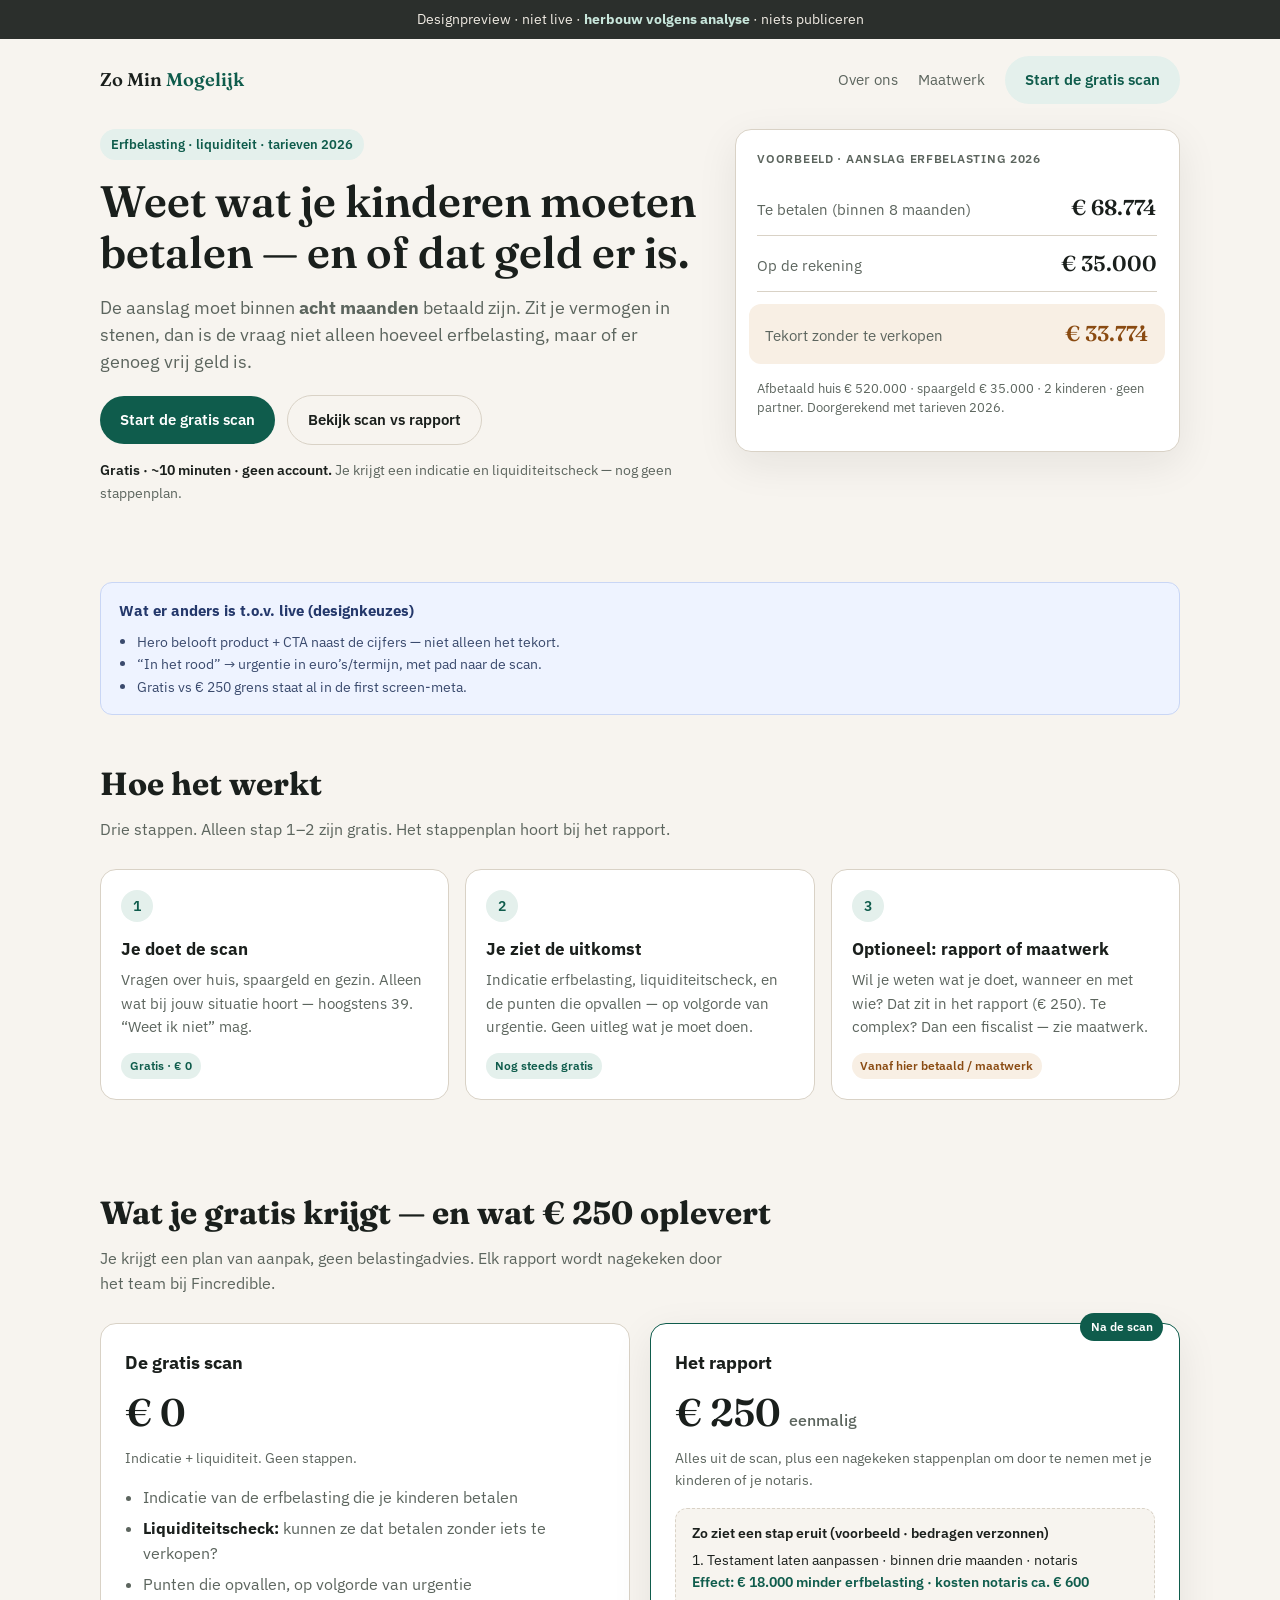
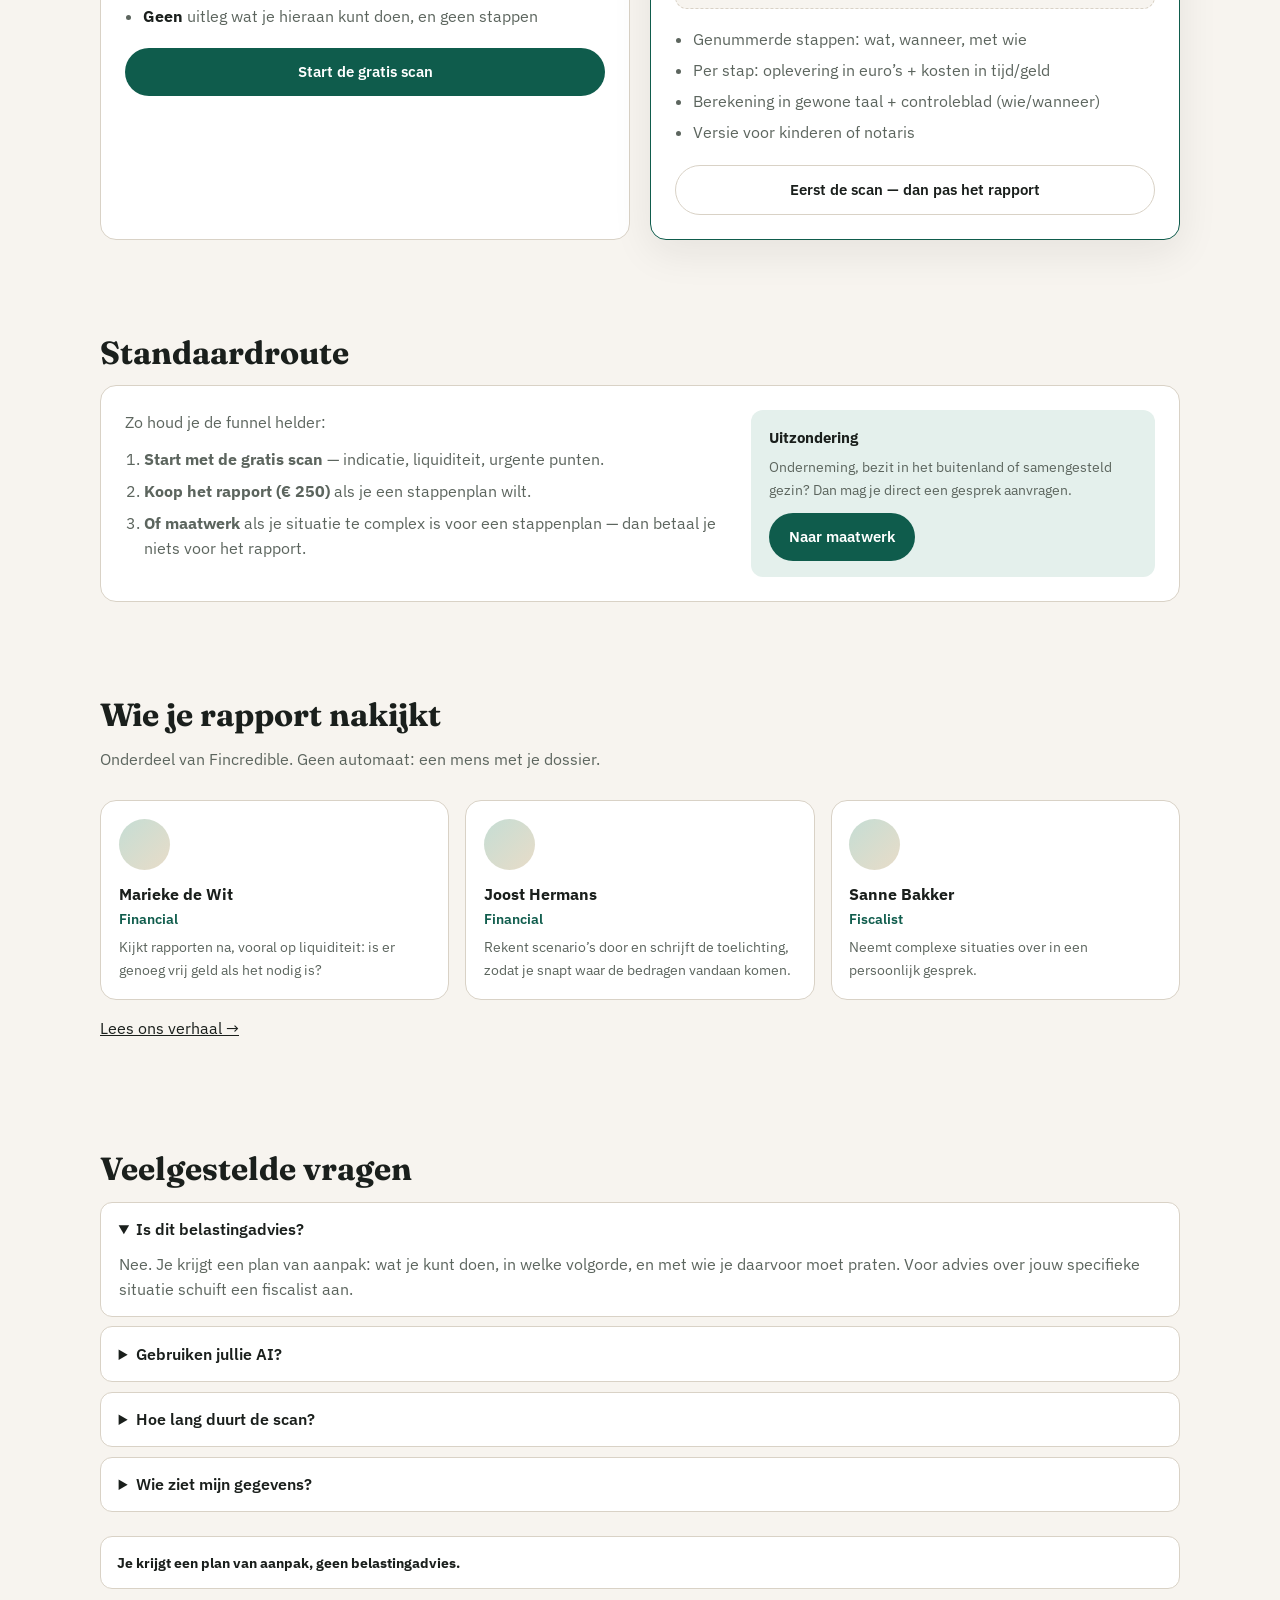
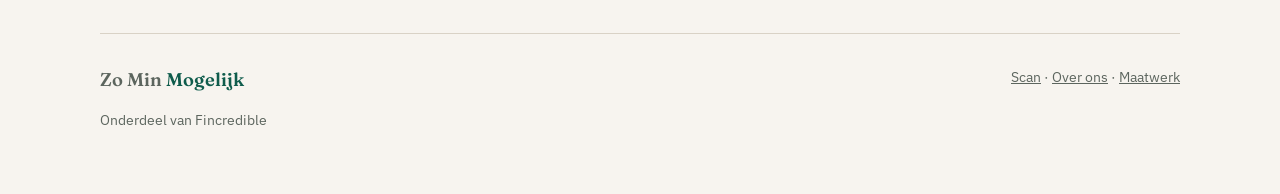
==== index.html @ ac63a106 "Add Zo Min Mogelijk design preview HTML mockup of the rebuilt landing, scan, over-ons and maatwerk p" ====
<!DOCTYPE html>
<html lang="nl">
<head>
<meta charset="utf-8" />
<meta name="viewport" content="width=device-width, initial-scale=1" />
<title>Zo Min Mogelijk — designpreview</title>
<link rel="preconnect" href="https://fonts.googleapis.com" />
<link rel="preconnect" href="https://fonts.gstatic.com" crossorigin />
<link href="https://fonts.googleapis.com/css2?family=Fraunces:opsz,wght@9..144,500;9..144,600&family=IBM+Plex+Sans:wght@400;500;600&display=swap" rel="stylesheet" />
<style>
  :root {
    --bg: #f7f4ef;
    --ink: #1a1f1c;
    --muted: #5c655e;
    --line: #d9d2c6;
    --card: #ffffff;
    --accent: #0f5c4c;
    --accent-soft: #e4f0ec;
    --warn: #8a4b12;
    --warn-bg: #f8efe4;
    --danger-soft: #f3e8e4;
    --radius: 16px;
    --shadow: 0 12px 40px rgba(26, 31, 28, 0.08);
  }
  * { box-sizing: border-box; }
  body {
    margin: 0;
    font-family: "IBM Plex Sans", system-ui, sans-serif;
    color: var(--ink);
    background: var(--bg);
    line-height: 1.55;
  }
  a { color: inherit; }
  .wrap { width: min(1080px, calc(100% - 2rem)); margin: 0 auto; }
  .banner {
    background: #2b2f2c;
    color: #f0ebe3;
    font-size: 0.85rem;
    text-align: center;
    padding: 0.55rem 1rem;
  }
  .banner strong { color: #c8e6db; }
  header.nav {
    display: flex; align-items: center; justify-content: space-between;
    padding: 1.1rem 0; gap: 1rem;
  }
  .logo {
    font-family: Fraunces, Georgia, serif;
    font-weight: 600; font-size: 1.15rem; text-decoration: none;
  }
  .logo span { color: var(--accent); }
  nav { display: flex; gap: 1.25rem; align-items: center; flex-wrap: wrap; }
  nav a { text-decoration: none; color: var(--muted); font-size: 0.95rem; }
  nav a:hover { color: var(--ink); }
  .btn {
    display: inline-flex; align-items: center; justify-content: center;
    gap: 0.4rem; border-radius: 999px; padding: 0.75rem 1.25rem;
    font-weight: 600; text-decoration: none; border: none; cursor: pointer;
    font-size: 0.95rem;
  }
  .btn-primary { background: var(--accent); color: #fff; }
  .btn-primary:hover { filter: brightness(1.05); }
  .btn-ghost { background: transparent; border: 1px solid var(--line); color: var(--ink); }
  .btn-soft { background: var(--accent-soft); color: var(--accent); }

  /* HERO */
  .hero {
    display: grid; grid-template-columns: 1.15fr 0.85fr; gap: 2rem;
    padding: 1.5rem 0 2.5rem; align-items: start;
  }
  @media (max-width: 860px) {
    .hero { grid-template-columns: 1fr; }
    nav .hide-sm { display: none; }
  }
  .eyebrow {
    display: inline-flex; align-items: center; gap: 0.4rem;
    background: var(--accent-soft); color: var(--accent);
    font-size: 0.8rem; font-weight: 600; padding: 0.35rem 0.7rem;
    border-radius: 999px; margin-bottom: 1rem;
  }
  h1 {
    font-family: Fraunces, Georgia, serif;
    font-size: clamp(1.9rem, 4vw, 2.75rem);
    line-height: 1.15; margin: 0 0 1rem; font-weight: 600;
  }
  .lede { font-size: 1.1rem; color: var(--muted); max-width: 36rem; margin: 0 0 1.25rem; }
  .cta-row { display: flex; flex-wrap: wrap; gap: 0.75rem; align-items: center; margin-bottom: 0.75rem; }
  .meta { font-size: 0.9rem; color: var(--muted); }
  .meta strong { color: var(--ink); font-weight: 600; }

  .card {
    background: var(--card); border: 1px solid var(--line);
    border-radius: var(--radius); box-shadow: var(--shadow);
  }
  .calc {
    padding: 1.25rem 1.35rem;
  }
  .calc-label {
    font-size: 0.75rem; letter-spacing: 0.06em; text-transform: uppercase;
    color: var(--muted); font-weight: 600; margin-bottom: 0.75rem;
  }
  .calc-row {
    display: flex; justify-content: space-between; align-items: baseline;
    padding: 0.65rem 0; border-bottom: 1px solid var(--line);
  }
  .calc-row:last-of-type { border-bottom: none; }
  .calc-row .k { color: var(--muted); font-size: 0.95rem; }
  .calc-row .v { font-family: Fraunces, Georgia, serif; font-size: 1.35rem; font-weight: 600; }
  .calc-row.tekort {
    background: var(--warn-bg); margin: 0.75rem -0.5rem 0;
    padding: 0.85rem 1rem; border-radius: 12px; border: none;
  }
  .calc-row.tekort .v { color: var(--warn); }
  .calc-note { font-size: 0.8rem; color: var(--muted); margin-top: 0.9rem; }

  section { padding: 2.75rem 0; }
  section h2 {
    font-family: Fraunces, Georgia, serif;
    font-size: clamp(1.5rem, 3vw, 2rem); margin: 0 0 0.5rem;
  }
  .section-intro { color: var(--muted); max-width: 40rem; margin: 0 0 1.75rem; }

  .steps {
    display: grid; grid-template-columns: repeat(3, 1fr); gap: 1rem;
  }
  @media (max-width: 800px) { .steps { grid-template-columns: 1fr; } }
  .step {
    padding: 1.25rem; background: var(--card); border: 1px solid var(--line);
    border-radius: var(--radius); position: relative;
  }
  .step .n {
    width: 2rem; height: 2rem; border-radius: 50%;
    background: var(--accent-soft); color: var(--accent);
    display: grid; place-items: center; font-weight: 600; font-size: 0.9rem;
    margin-bottom: 0.85rem;
  }
  .step h3 { margin: 0 0 0.4rem; font-size: 1.05rem; }
  .step p { margin: 0; color: var(--muted); font-size: 0.95rem; }
  .step .tag {
    display: inline-block; margin-top: 0.85rem;
    font-size: 0.75rem; font-weight: 600; color: var(--accent);
    background: var(--accent-soft); padding: 0.25rem 0.55rem; border-radius: 999px;
  }
  .step.paid .tag { background: var(--warn-bg); color: var(--warn); }

  .pricing {
    display: grid; grid-template-columns: 1fr 1fr; gap: 1.25rem;
  }
  @media (max-width: 800px) { .pricing { grid-template-columns: 1fr; } }
  .price {
    padding: 1.5rem; border-radius: var(--radius);
    border: 1px solid var(--line); background: var(--card);
  }
  .price.featured {
    border-color: var(--accent); box-shadow: var(--shadow);
    position: relative;
  }
  .price .badge {
    position: absolute; top: -0.7rem; right: 1rem;
    background: var(--accent); color: #fff; font-size: 0.75rem;
    font-weight: 600; padding: 0.3rem 0.65rem; border-radius: 999px;
  }
  .price h3 { margin: 0; font-size: 1.15rem; }
  .amount {
    font-family: Fraunces, Georgia, serif;
    font-size: 2.4rem; margin: 0.4rem 0 0.25rem; font-weight: 600;
  }
  .amount span { font-size: 1rem; color: var(--muted); font-family: "IBM Plex Sans", sans-serif; font-weight: 500; }
  .anchor { font-size: 0.9rem; color: var(--muted); margin: 0 0 1rem; }
  .price ul { margin: 0 0 1.25rem; padding-left: 1.1rem; color: var(--muted); }
  .price li { margin: 0.4rem 0; }
  .price li strong { color: var(--ink); }
  .example-inline {
    background: var(--bg); border-radius: 12px; padding: 0.9rem 1rem;
    font-size: 0.88rem; margin-bottom: 1.1rem; border: 1px dashed var(--line);
  }
  .example-inline .t { font-weight: 600; margin-bottom: 0.35rem; }
  .example-inline .e { color: var(--accent); font-weight: 600; }

  .route {
    display: grid; grid-template-columns: 1.2fr 0.8fr; gap: 1.25rem;
    background: var(--card); border: 1px solid var(--line);
    border-radius: var(--radius); padding: 1.5rem;
  }
  @media (max-width: 800px) { .route { grid-template-columns: 1fr; } }
  .route ol { margin: 0.75rem 0 0; padding-left: 1.2rem; color: var(--muted); }
  .route li { margin: 0.45rem 0; }
  .route .side {
    background: var(--accent-soft); border-radius: 12px; padding: 1rem 1.1rem;
  }
  .route .side h4 { margin: 0 0 0.4rem; font-size: 0.95rem; }
  .route .side p { margin: 0 0 0.75rem; font-size: 0.9rem; color: var(--muted); }

  .team {
    display: grid; grid-template-columns: repeat(3, 1fr); gap: 1rem;
  }
  @media (max-width: 800px) { .team { grid-template-columns: 1fr; } }
  .person { padding: 1.1rem; background: var(--card); border: 1px solid var(--line); border-radius: var(--radius); }
  .avatar {
    width: 3.2rem; height: 3.2rem; border-radius: 50%;
    background: linear-gradient(135deg, #c5ddd4, #e8dcc8);
    margin-bottom: 0.75rem;
  }
  .person h3 { margin: 0 0 0.15rem; font-size: 1rem; }
  .person .role { color: var(--accent); font-size: 0.85rem; font-weight: 600; margin-bottom: 0.4rem; }
  .person p { margin: 0; color: var(--muted); font-size: 0.9rem; }

  .faq details {
    background: var(--card); border: 1px solid var(--line);
    border-radius: 12px; padding: 0.9rem 1.1rem; margin-bottom: 0.6rem;
  }
  .faq summary { font-weight: 600; cursor: pointer; }
  .faq p { color: var(--muted); margin: 0.6rem 0 0; }

  footer {
    border-top: 1px solid var(--line); padding: 2rem 0 3rem;
    color: var(--muted); font-size: 0.9rem;
  }
  footer .row { display: flex; justify-content: space-between; gap: 1rem; flex-wrap: wrap; }
  .disclaimer {
    margin-top: 1.5rem; padding: 0.9rem 1rem; background: var(--card);
    border-radius: 12px; border: 1px solid var(--line); font-size: 0.9rem;
  }

  .diff {
    margin: 1.5rem 0 0; padding: 1rem 1.15rem;
    background: #eef3ff; border: 1px solid #c9d6f5; border-radius: 12px;
    font-size: 0.9rem;
  }
  .diff h3 { margin: 0 0 0.5rem; font-size: 0.95rem; color: #24386b; }
  .diff ul { margin: 0; padding-left: 1.1rem; color: #3a4a6d; }
</style>
</head>
<body>
  <div class="banner">Designpreview · niet live · <strong>herbouw volgens analyse</strong> · niets publiceren</div>

  <div class="wrap">
    <header class="nav">
      <a class="logo" href="index.html">Zo Min <span>Mogelijk</span></a>
      <nav>
        <a class="hide-sm" href="over-ons.html">Over ons</a>
        <a class="hide-sm" href="maatwerk.html">Maatwerk</a>
        <a class="btn btn-soft" href="scan.html">Start de gratis scan</a>
      </nav>
    </header>

    <section class="hero" style="padding-top:0.5rem">
      <div>
        <div class="eyebrow">Erfbelasting · liquiditeit · tarieven 2026</div>
        <h1>Weet wat je kinderen moeten betalen — en of dat geld er is.</h1>
        <p class="lede">
          De aanslag moet binnen <strong>acht maanden</strong> betaald zijn.
          Zit je vermogen in stenen, dan is de vraag niet alleen hoeveel erfbelasting,
          maar of er genoeg vrij geld is.
        </p>
        <div class="cta-row">
          <a class="btn btn-primary" href="scan.html">Start de gratis scan</a>
          <a class="btn btn-ghost" href="#prijzen">Bekijk scan vs rapport</a>
        </div>
        <p class="meta"><strong>Gratis · ~10 minuten · geen account.</strong> Je krijgt een indicatie en liquiditeitscheck — nog geen stappenplan.</p>
      </div>

      <aside class="card calc" aria-label="Voorbeeld berekening">
        <div class="calc-label">Voorbeeld · aanslag erfbelasting 2026</div>
        <div class="calc-row"><span class="k">Te betalen (binnen 8 maanden)</span><span class="v">€&nbsp;68.774</span></div>
        <div class="calc-row"><span class="k">Op de rekening</span><span class="v">€&nbsp;35.000</span></div>
        <div class="calc-row tekort"><span class="k">Tekort zonder te verkopen</span><span class="v">€&nbsp;33.774</span></div>
        <p class="calc-note">Afbetaald huis €&nbsp;520.000 · spaargeld €&nbsp;35.000 · 2 kinderen · geen partner. Doorgerekend met tarieven 2026.</p>
      </aside>
    </section>

    <div class="diff">
      <h3>Wat er anders is t.o.v. live (designkeuzes)</h3>
      <ul>
        <li>Hero belooft product + CTA naast de cijfers — niet alleen het tekort.</li>
        <li>“In het rood” → urgentie in euro’s/termijn, met pad naar de scan.</li>
        <li>Gratis vs €&nbsp;250 grens staat al in de first screen-meta.</li>
      </ul>
    </div>

    <section id="hoe">
      <h2>Hoe het werkt</h2>
      <p class="section-intro">Drie stappen. Alleen stap 1–2 zijn gratis. Het stappenplan hoort bij het rapport.</p>
      <div class="steps">
        <article class="step">
          <div class="n">1</div>
          <h3>Je doet de scan</h3>
          <p>Vragen over huis, spaargeld en gezin. Alleen wat bij jouw situatie hoort — hoogstens 39. “Weet ik niet” mag.</p>
          <span class="tag">Gratis · €&nbsp;0</span>
        </article>
        <article class="step">
          <div class="n">2</div>
          <h3>Je ziet de uitkomst</h3>
          <p>Indicatie erfbelasting, liquiditeitscheck, en de punten die opvallen — op volgorde van urgentie. Geen uitleg wat je moet doen.</p>
          <span class="tag">Nog steeds gratis</span>
        </article>
        <article class="step paid">
          <div class="n">3</div>
          <h3>Optioneel: rapport of maatwerk</h3>
          <p>Wil je weten wat je doet, wanneer en met wie? Dat zit in het rapport (€&nbsp;250). Te complex? Dan een fiscalist — zie maatwerk.</p>
          <span class="tag">Vanaf hier betaald / maatwerk</span>
        </article>
      </div>
    </section>

    <section id="prijzen">
      <h2>Wat je gratis krijgt — en wat €&nbsp;250 oplevert</h2>
      <p class="section-intro">Je krijgt een plan van aanpak, geen belastingadvies. Elk rapport wordt nagekeken door het team bij Fincredible.</p>
      <div class="pricing">
        <article class="price">
          <h3>De gratis scan</h3>
          <div class="amount">€&nbsp;0</div>
          <p class="anchor">Indicatie + liquiditeit. Geen stappen.</p>
          <ul>
            <li>Indicatie van de erfbelasting die je kinderen betalen</li>
            <li><strong>Liquiditeitscheck:</strong> kunnen ze dat betalen zonder iets te verkopen?</li>
            <li>Punten die opvallen, op volgorde van urgentie</li>
            <li><strong>Geen</strong> uitleg wat je hieraan kunt doen, en geen stappen</li>
          </ul>
          <a class="btn btn-primary" href="scan.html" style="width:100%">Start de gratis scan</a>
        </article>
        <article class="price featured">
          <span class="badge">Na de scan</span>
          <h3>Het rapport</h3>
          <div class="amount">€&nbsp;250 <span>eenmalig</span></div>
          <p class="anchor">Alles uit de scan, plus een nagekeken stappenplan om door te nemen met je kinderen of je notaris.</p>
          <div class="example-inline">
            <div class="t">Zo ziet een stap eruit (voorbeeld · bedragen verzonnen)</div>
            <div>1. Testament laten aanpassen · binnen drie maanden · notaris</div>
            <div class="e">Effect: €&nbsp;18.000 minder erfbelasting · kosten notaris ca. €&nbsp;600</div>
          </div>
          <ul>
            <li>Genummerde stappen: wat, wanneer, met wie</li>
            <li>Per stap: oplevering in euro’s + kosten in tijd/geld</li>
            <li>Berekening in gewone taal + controleblad (wie/wanneer)</li>
            <li>Versie voor kinderen of notaris</li>
          </ul>
          <a class="btn btn-ghost" href="scan.html" style="width:100%">Eerst de scan — dan pas het rapport</a>
        </article>
      </div>
    </section>

    <section>
      <h2>Standaardroute</h2>
      <div class="route">
        <div>
          <p style="margin:0;color:var(--muted)">Zo houd je de funnel helder:</p>
          <ol>
            <li><strong>Start met de gratis scan</strong> — indicatie, liquiditeit, urgente punten.</li>
            <li><strong>Koop het rapport (€&nbsp;250)</strong> als je een stappenplan wilt.</li>
            <li><strong>Of maatwerk</strong> als je situatie te complex is voor een stappenplan — dan betaal je niets voor het rapport.</li>
          </ol>
        </div>
        <div class="side">
          <h4>Uitzondering</h4>
          <p>Onderneming, bezit in het buitenland of samengesteld gezin? Dan mag je direct een gesprek aanvragen.</p>
          <a class="btn btn-primary" href="maatwerk.html">Naar maatwerk</a>
        </div>
      </div>
    </section>

    <section>
      <h2>Wie je rapport nakijkt</h2>
      <p class="section-intro">Onderdeel van Fincredible. Geen automaat: een mens met je dossier.</p>
      <div class="team">
        <article class="person">
          <div class="avatar" aria-hidden="true"></div>
          <h3>Marieke de Wit</h3>
          <div class="role">Financial</div>
          <p>Kijkt rapporten na, vooral op liquiditeit: is er genoeg vrij geld als het nodig is?</p>
        </article>
        <article class="person">
          <div class="avatar" aria-hidden="true"></div>
          <h3>Joost Hermans</h3>
          <div class="role">Financial</div>
          <p>Rekent scenario’s door en schrijft de toelichting, zodat je snapt waar de bedragen vandaan komen.</p>
        </article>
        <article class="person">
          <div class="avatar" aria-hidden="true"></div>
          <h3>Sanne Bakker</h3>
          <div class="role">Fiscalist</div>
          <p>Neemt complexe situaties over in een persoonlijk gesprek.</p>
        </article>
      </div>
      <p style="margin-top:1rem"><a href="over-ons.html">Lees ons verhaal →</a></p>
    </section>

    <section class="faq">
      <h2>Veelgestelde vragen</h2>
      <details open>
        <summary>Is dit belastingadvies?</summary>
        <p>Nee. Je krijgt een plan van aanpak: wat je kunt doen, in welke volgorde, en met wie je daarvoor moet praten. Voor advies over jouw specifieke situatie schuift een fiscalist aan.</p>
      </details>
      <details>
        <summary>Gebruiken jullie AI?</summary>
        <p>Deels, en we zeggen dat eerlijk. AI helpt met rekenen en het opstellen van je rapport. Daarna controleert ons team bij Fincredible elk rapport voordat je het ontvangt.</p>
      </details>
      <details>
        <summary>Hoe lang duurt de scan?</summary>
        <p>Ongeveer tien minuten. Hoogstens 39 vragen, maar je krijgt alleen die bij jouw situatie horen. Je kunt tussendoor stoppen.</p>
      </details>
      <details>
        <summary>Wie ziet mijn gegevens?</summary>
        <p>Alleen het team dat je rapport nakijkt, en jijzelf. Gegevens op eigen servers in Nederland. Rapport via beveiligd portaal, niet als bijlage in de mail.</p>
      </details>
      <div class="disclaimer"><strong>Je krijgt een plan van aanpak, geen belastingadvies.</strong></div>
    </section>

    <footer>
      <div class="row">
        <div>
          <div class="logo">Zo Min <span style="color:var(--accent)">Mogelijk</span></div>
          <p>Onderdeel van Fincredible</p>
        </div>
        <div>
          <a href="scan.html">Scan</a> ·
          <a href="over-ons.html">Over ons</a> ·
          <a href="maatwerk.html">Maatwerk</a>
        </div>
      </div>
    </footer>
  </div>
</body>
</html>
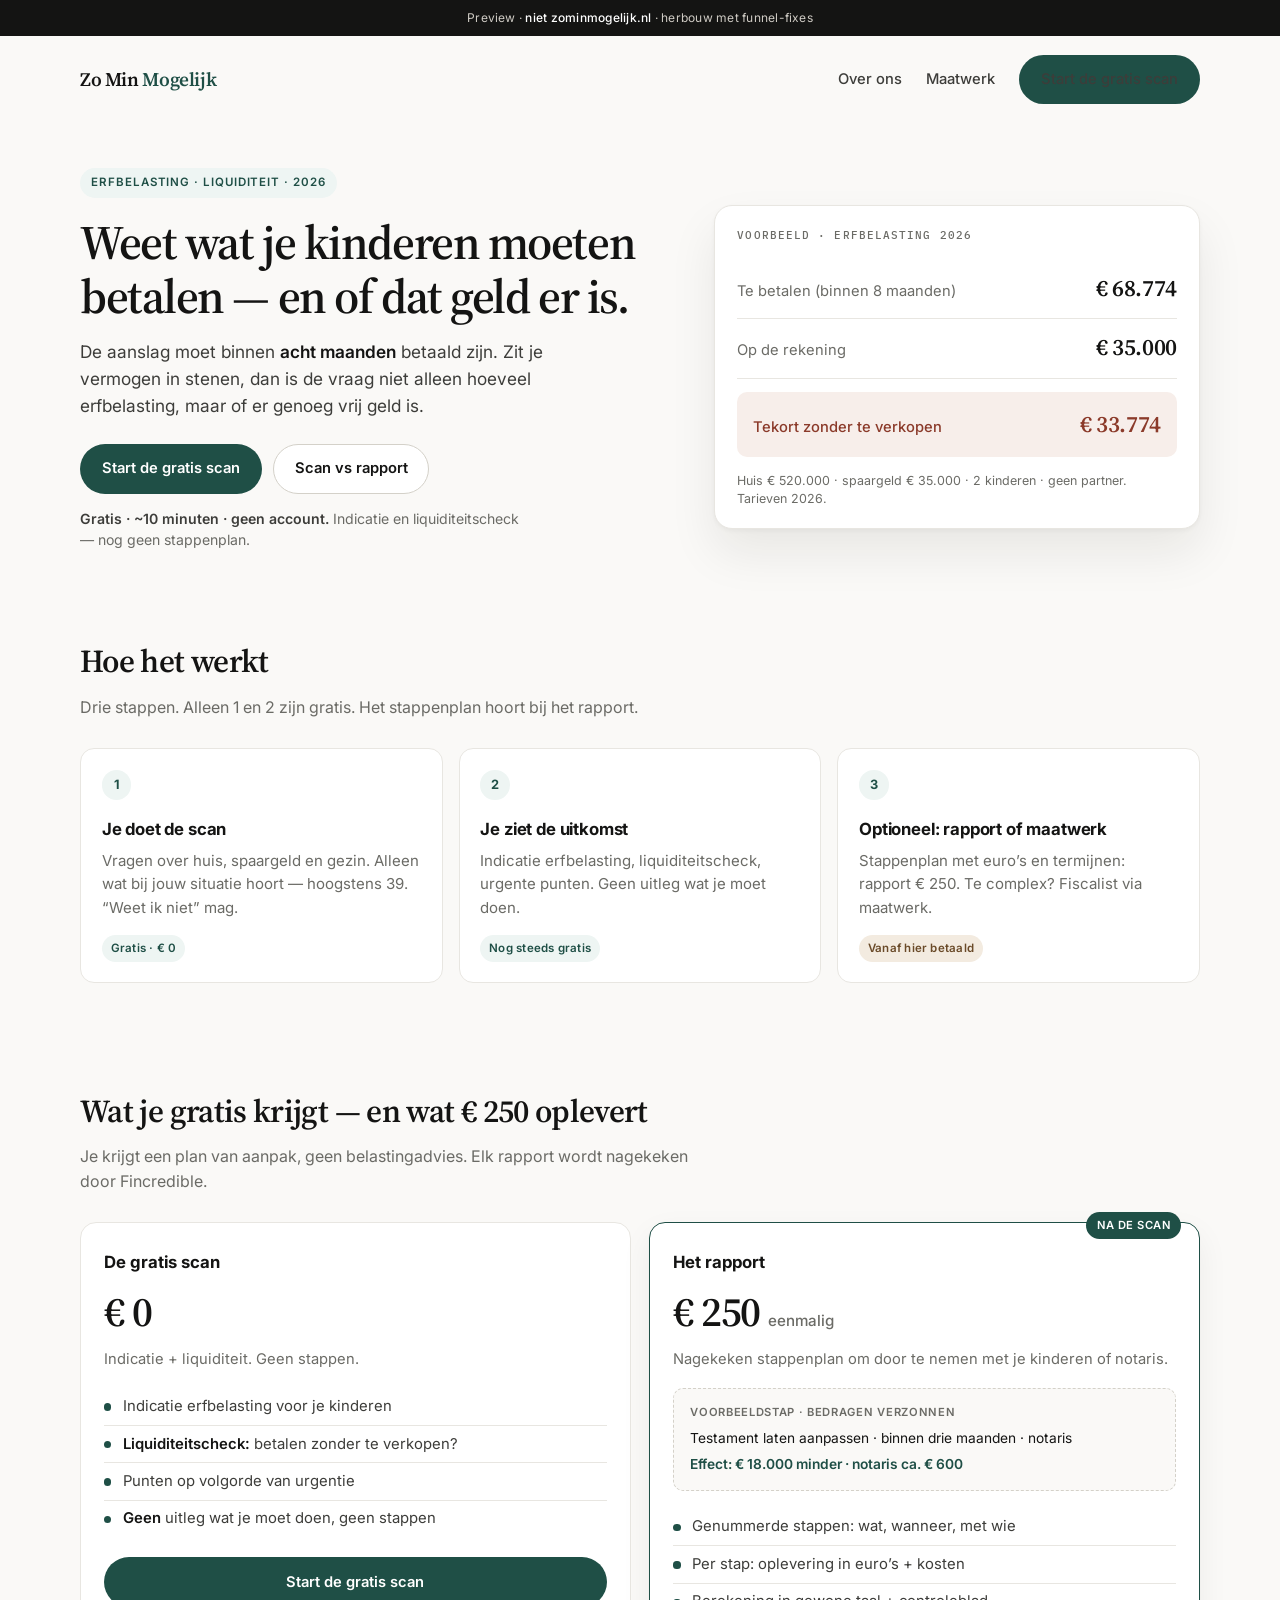
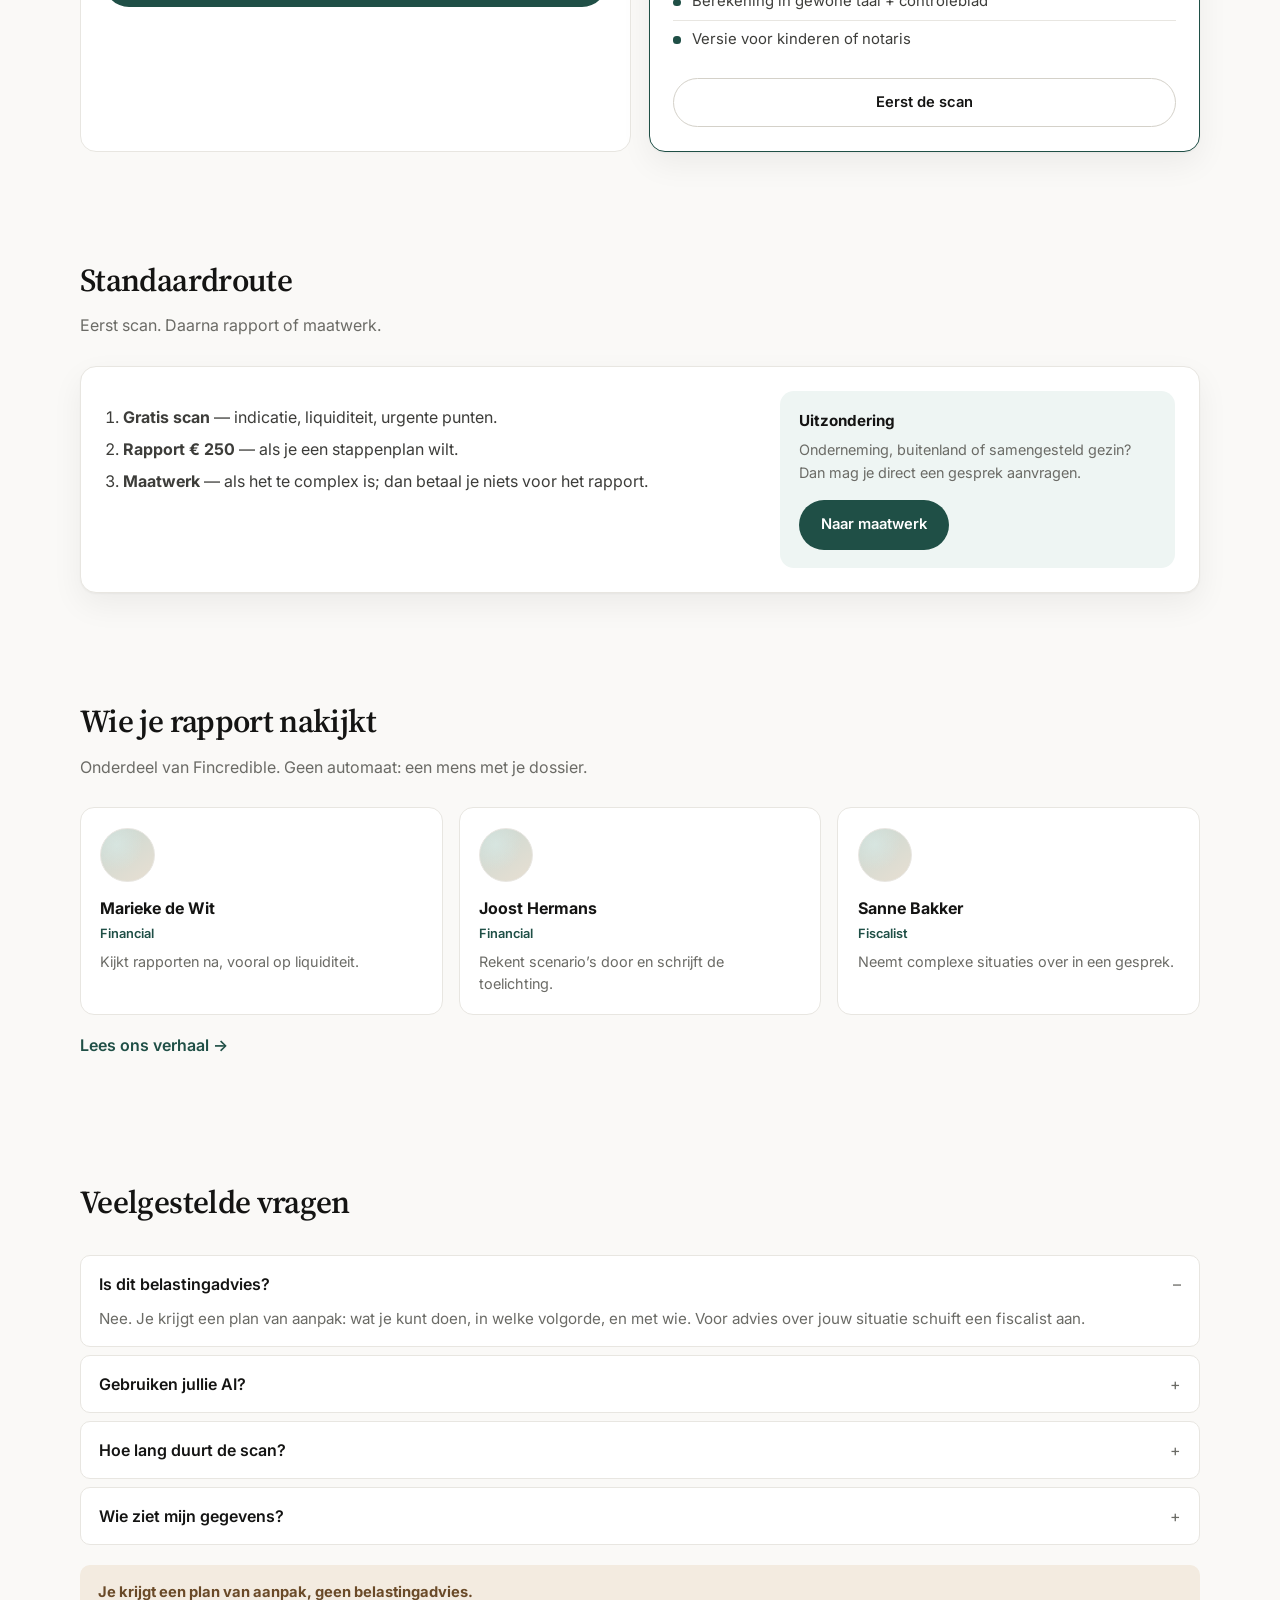
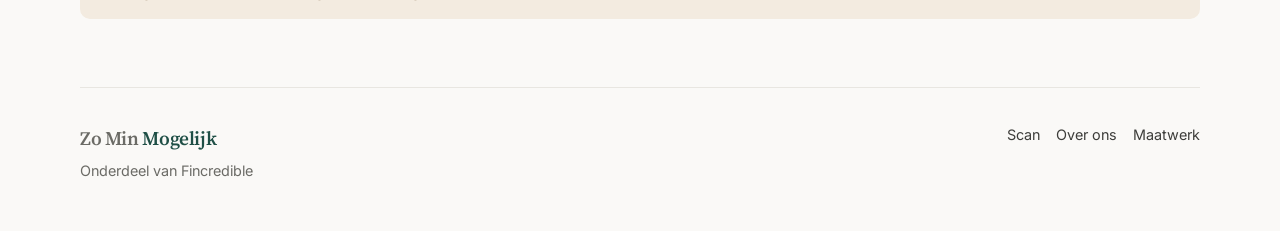
==== commit a1be69b6: "Restyle preview to production craft level Shared styles, refined typography and spacing, keep funnel" ====
--- a/index.html
+++ b/index.html
@@ -6,419 +6,190 @@
 <title>Zo Min Mogelijk — designpreview</title>
 <link rel="preconnect" href="https://fonts.googleapis.com" />
 <link rel="preconnect" href="https://fonts.gstatic.com" crossorigin />
-<link href="https://fonts.googleapis.com/css2?family=Fraunces:opsz,wght@9..144,500;9..144,600&family=IBM+Plex+Sans:wght@400;500;600&display=swap" rel="stylesheet" />
-<style>
-  :root {
-    --bg: #f7f4ef;
-    --ink: #1a1f1c;
-    --muted: #5c655e;
-    --line: #d9d2c6;
-    --card: #ffffff;
-    --accent: #0f5c4c;
-    --accent-soft: #e4f0ec;
-    --warn: #8a4b12;
-    --warn-bg: #f8efe4;
-    --danger-soft: #f3e8e4;
-    --radius: 16px;
-    --shadow: 0 12px 40px rgba(26, 31, 28, 0.08);
-  }
-  * { box-sizing: border-box; }
-  body {
-    margin: 0;
-    font-family: "IBM Plex Sans", system-ui, sans-serif;
-    color: var(--ink);
-    background: var(--bg);
-    line-height: 1.55;
-  }
-  a { color: inherit; }
-  .wrap { width: min(1080px, calc(100% - 2rem)); margin: 0 auto; }
-  .banner {
-    background: #2b2f2c;
-    color: #f0ebe3;
-    font-size: 0.85rem;
-    text-align: center;
-    padding: 0.55rem 1rem;
-  }
-  .banner strong { color: #c8e6db; }
-  header.nav {
-    display: flex; align-items: center; justify-content: space-between;
-    padding: 1.1rem 0; gap: 1rem;
-  }
-  .logo {
-    font-family: Fraunces, Georgia, serif;
-    font-weight: 600; font-size: 1.15rem; text-decoration: none;
-  }
-  .logo span { color: var(--accent); }
-  nav { display: flex; gap: 1.25rem; align-items: center; flex-wrap: wrap; }
-  nav a { text-decoration: none; color: var(--muted); font-size: 0.95rem; }
-  nav a:hover { color: var(--ink); }
-  .btn {
-    display: inline-flex; align-items: center; justify-content: center;
-    gap: 0.4rem; border-radius: 999px; padding: 0.75rem 1.25rem;
-    font-weight: 600; text-decoration: none; border: none; cursor: pointer;
-    font-size: 0.95rem;
-  }
-  .btn-primary { background: var(--accent); color: #fff; }
-  .btn-primary:hover { filter: brightness(1.05); }
-  .btn-ghost { background: transparent; border: 1px solid var(--line); color: var(--ink); }
-  .btn-soft { background: var(--accent-soft); color: var(--accent); }
-
-  /* HERO */
-  .hero {
-    display: grid; grid-template-columns: 1.15fr 0.85fr; gap: 2rem;
-    padding: 1.5rem 0 2.5rem; align-items: start;
-  }
-  @media (max-width: 860px) {
-    .hero { grid-template-columns: 1fr; }
-    nav .hide-sm { display: none; }
-  }
-  .eyebrow {
-    display: inline-flex; align-items: center; gap: 0.4rem;
-    background: var(--accent-soft); color: var(--accent);
-    font-size: 0.8rem; font-weight: 600; padding: 0.35rem 0.7rem;
-    border-radius: 999px; margin-bottom: 1rem;
-  }
-  h1 {
-    font-family: Fraunces, Georgia, serif;
-    font-size: clamp(1.9rem, 4vw, 2.75rem);
-    line-height: 1.15; margin: 0 0 1rem; font-weight: 600;
-  }
-  .lede { font-size: 1.1rem; color: var(--muted); max-width: 36rem; margin: 0 0 1.25rem; }
-  .cta-row { display: flex; flex-wrap: wrap; gap: 0.75rem; align-items: center; margin-bottom: 0.75rem; }
-  .meta { font-size: 0.9rem; color: var(--muted); }
-  .meta strong { color: var(--ink); font-weight: 600; }
-
-  .card {
-    background: var(--card); border: 1px solid var(--line);
-    border-radius: var(--radius); box-shadow: var(--shadow);
-  }
-  .calc {
-    padding: 1.25rem 1.35rem;
-  }
-  .calc-label {
-    font-size: 0.75rem; letter-spacing: 0.06em; text-transform: uppercase;
-    color: var(--muted); font-weight: 600; margin-bottom: 0.75rem;
-  }
-  .calc-row {
-    display: flex; justify-content: space-between; align-items: baseline;
-    padding: 0.65rem 0; border-bottom: 1px solid var(--line);
-  }
-  .calc-row:last-of-type { border-bottom: none; }
-  .calc-row .k { color: var(--muted); font-size: 0.95rem; }
-  .calc-row .v { font-family: Fraunces, Georgia, serif; font-size: 1.35rem; font-weight: 600; }
-  .calc-row.tekort {
-    background: var(--warn-bg); margin: 0.75rem -0.5rem 0;
-    padding: 0.85rem 1rem; border-radius: 12px; border: none;
-  }
-  .calc-row.tekort .v { color: var(--warn); }
-  .calc-note { font-size: 0.8rem; color: var(--muted); margin-top: 0.9rem; }
-
-  section { padding: 2.75rem 0; }
-  section h2 {
-    font-family: Fraunces, Georgia, serif;
-    font-size: clamp(1.5rem, 3vw, 2rem); margin: 0 0 0.5rem;
-  }
-  .section-intro { color: var(--muted); max-width: 40rem; margin: 0 0 1.75rem; }
-
-  .steps {
-    display: grid; grid-template-columns: repeat(3, 1fr); gap: 1rem;
-  }
-  @media (max-width: 800px) { .steps { grid-template-columns: 1fr; } }
-  .step {
-    padding: 1.25rem; background: var(--card); border: 1px solid var(--line);
-    border-radius: var(--radius); position: relative;
-  }
-  .step .n {
-    width: 2rem; height: 2rem; border-radius: 50%;
-    background: var(--accent-soft); color: var(--accent);
-    display: grid; place-items: center; font-weight: 600; font-size: 0.9rem;
-    margin-bottom: 0.85rem;
-  }
-  .step h3 { margin: 0 0 0.4rem; font-size: 1.05rem; }
-  .step p { margin: 0; color: var(--muted); font-size: 0.95rem; }
-  .step .tag {
-    display: inline-block; margin-top: 0.85rem;
-    font-size: 0.75rem; font-weight: 600; color: var(--accent);
-    background: var(--accent-soft); padding: 0.25rem 0.55rem; border-radius: 999px;
-  }
-  .step.paid .tag { background: var(--warn-bg); color: var(--warn); }
-
-  .pricing {
-    display: grid; grid-template-columns: 1fr 1fr; gap: 1.25rem;
-  }
-  @media (max-width: 800px) { .pricing { grid-template-columns: 1fr; } }
-  .price {
-    padding: 1.5rem; border-radius: var(--radius);
-    border: 1px solid var(--line); background: var(--card);
-  }
-  .price.featured {
-    border-color: var(--accent); box-shadow: var(--shadow);
-    position: relative;
-  }
-  .price .badge {
-    position: absolute; top: -0.7rem; right: 1rem;
-    background: var(--accent); color: #fff; font-size: 0.75rem;
-    font-weight: 600; padding: 0.3rem 0.65rem; border-radius: 999px;
-  }
-  .price h3 { margin: 0; font-size: 1.15rem; }
-  .amount {
-    font-family: Fraunces, Georgia, serif;
-    font-size: 2.4rem; margin: 0.4rem 0 0.25rem; font-weight: 600;
-  }
-  .amount span { font-size: 1rem; color: var(--muted); font-family: "IBM Plex Sans", sans-serif; font-weight: 500; }
-  .anchor { font-size: 0.9rem; color: var(--muted); margin: 0 0 1rem; }
-  .price ul { margin: 0 0 1.25rem; padding-left: 1.1rem; color: var(--muted); }
-  .price li { margin: 0.4rem 0; }
-  .price li strong { color: var(--ink); }
-  .example-inline {
-    background: var(--bg); border-radius: 12px; padding: 0.9rem 1rem;
-    font-size: 0.88rem; margin-bottom: 1.1rem; border: 1px dashed var(--line);
-  }
-  .example-inline .t { font-weight: 600; margin-bottom: 0.35rem; }
-  .example-inline .e { color: var(--accent); font-weight: 600; }
-
-  .route {
-    display: grid; grid-template-columns: 1.2fr 0.8fr; gap: 1.25rem;
-    background: var(--card); border: 1px solid var(--line);
-    border-radius: var(--radius); padding: 1.5rem;
-  }
-  @media (max-width: 800px) { .route { grid-template-columns: 1fr; } }
-  .route ol { margin: 0.75rem 0 0; padding-left: 1.2rem; color: var(--muted); }
-  .route li { margin: 0.45rem 0; }
-  .route .side {
-    background: var(--accent-soft); border-radius: 12px; padding: 1rem 1.1rem;
-  }
-  .route .side h4 { margin: 0 0 0.4rem; font-size: 0.95rem; }
-  .route .side p { margin: 0 0 0.75rem; font-size: 0.9rem; color: var(--muted); }
-
-  .team {
-    display: grid; grid-template-columns: repeat(3, 1fr); gap: 1rem;
-  }
-  @media (max-width: 800px) { .team { grid-template-columns: 1fr; } }
-  .person { padding: 1.1rem; background: var(--card); border: 1px solid var(--line); border-radius: var(--radius); }
-  .avatar {
-    width: 3.2rem; height: 3.2rem; border-radius: 50%;
-    background: linear-gradient(135deg, #c5ddd4, #e8dcc8);
-    margin-bottom: 0.75rem;
-  }
-  .person h3 { margin: 0 0 0.15rem; font-size: 1rem; }
-  .person .role { color: var(--accent); font-size: 0.85rem; font-weight: 600; margin-bottom: 0.4rem; }
-  .person p { margin: 0; color: var(--muted); font-size: 0.9rem; }
-
-  .faq details {
-    background: var(--card); border: 1px solid var(--line);
-    border-radius: 12px; padding: 0.9rem 1.1rem; margin-bottom: 0.6rem;
-  }
-  .faq summary { font-weight: 600; cursor: pointer; }
-  .faq p { color: var(--muted); margin: 0.6rem 0 0; }
-
-  footer {
-    border-top: 1px solid var(--line); padding: 2rem 0 3rem;
-    color: var(--muted); font-size: 0.9rem;
-  }
-  footer .row { display: flex; justify-content: space-between; gap: 1rem; flex-wrap: wrap; }
-  .disclaimer {
-    margin-top: 1.5rem; padding: 0.9rem 1rem; background: var(--card);
-    border-radius: 12px; border: 1px solid var(--line); font-size: 0.9rem;
-  }
-
-  .diff {
-    margin: 1.5rem 0 0; padding: 1rem 1.15rem;
-    background: #eef3ff; border: 1px solid #c9d6f5; border-radius: 12px;
-    font-size: 0.9rem;
-  }
-  .diff h3 { margin: 0 0 0.5rem; font-size: 0.95rem; color: #24386b; }
-  .diff ul { margin: 0; padding-left: 1.1rem; color: #3a4a6d; }
-</style>
+<link href="https://fonts.googleapis.com/css2?family=IBM+Plex+Mono:wght@500&family=Inter:wght@400;500;600;700&family=Source+Serif+4:opsz,wght@8..60,500;8..60,600&display=swap" rel="stylesheet" />
+<link rel="stylesheet" href="styles.css" />
 </head>
 <body>
-  <div class="banner">Designpreview · niet live · <strong>herbouw volgens analyse</strong> · niets publiceren</div>
-
+  <div class="site-banner">Preview · <em>niet zominmogelijk.nl</em> · herbouw met funnel-fixes</div>
   <div class="wrap">
     <header class="nav">
       <a class="logo" href="index.html">Zo Min <span>Mogelijk</span></a>
-      <nav>
-        <a class="hide-sm" href="over-ons.html">Over ons</a>
-        <a class="hide-sm" href="maatwerk.html">Maatwerk</a>
-        <a class="btn btn-soft" href="scan.html">Start de gratis scan</a>
-      </nav>
+      <div class="nav-links">
+        <a class="desktop-only" href="over-ons.html">Over ons</a>
+        <a class="desktop-only" href="maatwerk.html">Maatwerk</a>
+        <a class="btn btn-primary" href="scan.html">Start de gratis scan</a>
+      </div>
     </header>
 
-    <section class="hero" style="padding-top:0.5rem">
+    <section class="hero">
       <div>
-        <div class="eyebrow">Erfbelasting · liquiditeit · tarieven 2026</div>
+        <div class="eyebrow">Erfbelasting · liquiditeit · 2026</div>
         <h1>Weet wat je kinderen moeten betalen — en of dat geld er is.</h1>
-        <p class="lede">
-          De aanslag moet binnen <strong>acht maanden</strong> betaald zijn.
-          Zit je vermogen in stenen, dan is de vraag niet alleen hoeveel erfbelasting,
-          maar of er genoeg vrij geld is.
-        </p>
+        <p class="lede">De aanslag moet binnen <strong>acht maanden</strong> betaald zijn. Zit je vermogen in stenen, dan is de vraag niet alleen hoeveel erfbelasting, maar of er genoeg vrij geld is.</p>
         <div class="cta-row">
           <a class="btn btn-primary" href="scan.html">Start de gratis scan</a>
-          <a class="btn btn-ghost" href="#prijzen">Bekijk scan vs rapport</a>
+          <a class="btn btn-secondary" href="#prijzen">Scan vs rapport</a>
         </div>
-        <p class="meta"><strong>Gratis · ~10 minuten · geen account.</strong> Je krijgt een indicatie en liquiditeitscheck — nog geen stappenplan.</p>
+        <p class="meta"><strong>Gratis · ~10 minuten · geen account.</strong> Indicatie en liquiditeitscheck — nog geen stappenplan.</p>
       </div>
-
-      <aside class="card calc" aria-label="Voorbeeld berekening">
-        <div class="calc-label">Voorbeeld · aanslag erfbelasting 2026</div>
+      <aside class="calc" aria-label="Voorbeeldberekening">
+        <div class="calc-kicker">Voorbeeld · erfbelasting 2026</div>
         <div class="calc-row"><span class="k">Te betalen (binnen 8 maanden)</span><span class="v">€&nbsp;68.774</span></div>
         <div class="calc-row"><span class="k">Op de rekening</span><span class="v">€&nbsp;35.000</span></div>
-        <div class="calc-row tekort"><span class="k">Tekort zonder te verkopen</span><span class="v">€&nbsp;33.774</span></div>
-        <p class="calc-note">Afbetaald huis €&nbsp;520.000 · spaargeld €&nbsp;35.000 · 2 kinderen · geen partner. Doorgerekend met tarieven 2026.</p>
+        <div class="calc-row shortfall"><span class="k">Tekort zonder te verkopen</span><span class="v">€&nbsp;33.774</span></div>
+        <p class="calc-foot">Huis €&nbsp;520.000 · spaargeld €&nbsp;35.000 · 2 kinderen · geen partner. Tarieven 2026.</p>
       </aside>
     </section>
 
-    <div class="diff">
-      <h3>Wat er anders is t.o.v. live (designkeuzes)</h3>
-      <ul>
-        <li>Hero belooft product + CTA naast de cijfers — niet alleen het tekort.</li>
-        <li>“In het rood” → urgentie in euro’s/termijn, met pad naar de scan.</li>
-        <li>Gratis vs €&nbsp;250 grens staat al in de first screen-meta.</li>
-      </ul>
-    </div>
-
-    <section id="hoe">
-      <h2>Hoe het werkt</h2>
-      <p class="section-intro">Drie stappen. Alleen stap 1–2 zijn gratis. Het stappenplan hoort bij het rapport.</p>
+    <section id="hoe" class="tight">
+      <div class="section-head">
+        <h2>Hoe het werkt</h2>
+        <p>Drie stappen. Alleen 1 en 2 zijn gratis. Het stappenplan hoort bij het rapport.</p>
+      </div>
       <div class="steps">
         <article class="step">
-          <div class="n">1</div>
+          <div class="step-num">1</div>
           <h3>Je doet de scan</h3>
           <p>Vragen over huis, spaargeld en gezin. Alleen wat bij jouw situatie hoort — hoogstens 39. “Weet ik niet” mag.</p>
-          <span class="tag">Gratis · €&nbsp;0</span>
+          <span class="pill">Gratis · €&nbsp;0</span>
         </article>
         <article class="step">
-          <div class="n">2</div>
+          <div class="step-num">2</div>
           <h3>Je ziet de uitkomst</h3>
-          <p>Indicatie erfbelasting, liquiditeitscheck, en de punten die opvallen — op volgorde van urgentie. Geen uitleg wat je moet doen.</p>
-          <span class="tag">Nog steeds gratis</span>
+          <p>Indicatie erfbelasting, liquiditeitscheck, urgente punten. Geen uitleg wat je moet doen.</p>
+          <span class="pill">Nog steeds gratis</span>
         </article>
-        <article class="step paid">
-          <div class="n">3</div>
+        <article class="step">
+          <div class="step-num">3</div>
           <h3>Optioneel: rapport of maatwerk</h3>
-          <p>Wil je weten wat je doet, wanneer en met wie? Dat zit in het rapport (€&nbsp;250). Te complex? Dan een fiscalist — zie maatwerk.</p>
-          <span class="tag">Vanaf hier betaald / maatwerk</span>
+          <p>Stappenplan met euro’s en termijnen: rapport €&nbsp;250. Te complex? Fiscalist via maatwerk.</p>
+          <span class="pill paid">Vanaf hier betaald</span>
         </article>
       </div>
     </section>
 
     <section id="prijzen">
-      <h2>Wat je gratis krijgt — en wat €&nbsp;250 oplevert</h2>
-      <p class="section-intro">Je krijgt een plan van aanpak, geen belastingadvies. Elk rapport wordt nagekeken door het team bij Fincredible.</p>
+      <div class="section-head">
+        <h2>Wat je gratis krijgt — en wat €&nbsp;250 oplevert</h2>
+        <p>Je krijgt een plan van aanpak, geen belastingadvies. Elk rapport wordt nagekeken door Fincredible.</p>
+      </div>
       <div class="pricing">
         <article class="price">
           <h3>De gratis scan</h3>
           <div class="amount">€&nbsp;0</div>
           <p class="anchor">Indicatie + liquiditeit. Geen stappen.</p>
           <ul>
-            <li>Indicatie van de erfbelasting die je kinderen betalen</li>
-            <li><strong>Liquiditeitscheck:</strong> kunnen ze dat betalen zonder iets te verkopen?</li>
-            <li>Punten die opvallen, op volgorde van urgentie</li>
-            <li><strong>Geen</strong> uitleg wat je hieraan kunt doen, en geen stappen</li>
+            <li>Indicatie erfbelasting voor je kinderen</li>
+            <li><strong>Liquiditeitscheck:</strong> betalen zonder te verkopen?</li>
+            <li>Punten op volgorde van urgentie</li>
+            <li><strong>Geen</strong> uitleg wat je moet doen, geen stappen</li>
           </ul>
-          <a class="btn btn-primary" href="scan.html" style="width:100%">Start de gratis scan</a>
+          <a class="btn btn-primary btn-block" href="scan.html">Start de gratis scan</a>
         </article>
         <article class="price featured">
           <span class="badge">Na de scan</span>
           <h3>Het rapport</h3>
-          <div class="amount">€&nbsp;250 <span>eenmalig</span></div>
-          <p class="anchor">Alles uit de scan, plus een nagekeken stappenplan om door te nemen met je kinderen of je notaris.</p>
-          <div class="example-inline">
-            <div class="t">Zo ziet een stap eruit (voorbeeld · bedragen verzonnen)</div>
-            <div>1. Testament laten aanpassen · binnen drie maanden · notaris</div>
-            <div class="e">Effect: €&nbsp;18.000 minder erfbelasting · kosten notaris ca. €&nbsp;600</div>
+          <div class="amount">€&nbsp;250 <small>eenmalig</small></div>
+          <p class="anchor">Nagekeken stappenplan om door te nemen met je kinderen of notaris.</p>
+          <div class="example">
+            <div class="label">Voorbeeldstap · bedragen verzonnen</div>
+            <div>Testament laten aanpassen · binnen drie maanden · notaris</div>
+            <div class="effect">Effect: €&nbsp;18.000 minder · notaris ca. €&nbsp;600</div>
           </div>
           <ul>
             <li>Genummerde stappen: wat, wanneer, met wie</li>
-            <li>Per stap: oplevering in euro’s + kosten in tijd/geld</li>
-            <li>Berekening in gewone taal + controleblad (wie/wanneer)</li>
+            <li>Per stap: oplevering in euro’s + kosten</li>
+            <li>Berekening in gewone taal + controleblad</li>
             <li>Versie voor kinderen of notaris</li>
           </ul>
-          <a class="btn btn-ghost" href="scan.html" style="width:100%">Eerst de scan — dan pas het rapport</a>
+          <a class="btn btn-secondary btn-block" href="scan.html">Eerst de scan</a>
         </article>
       </div>
     </section>
 
     <section>
-      <h2>Standaardroute</h2>
+      <div class="section-head">
+        <h2>Standaardroute</h2>
+        <p>Eerst scan. Daarna rapport of maatwerk.</p>
+      </div>
       <div class="route">
         <div>
-          <p style="margin:0;color:var(--muted)">Zo houd je de funnel helder:</p>
           <ol>
-            <li><strong>Start met de gratis scan</strong> — indicatie, liquiditeit, urgente punten.</li>
-            <li><strong>Koop het rapport (€&nbsp;250)</strong> als je een stappenplan wilt.</li>
-            <li><strong>Of maatwerk</strong> als je situatie te complex is voor een stappenplan — dan betaal je niets voor het rapport.</li>
+            <li><strong>Gratis scan</strong> — indicatie, liquiditeit, urgente punten.</li>
+            <li><strong>Rapport €&nbsp;250</strong> — als je een stappenplan wilt.</li>
+            <li><strong>Maatwerk</strong> — als het te complex is; dan betaal je niets voor het rapport.</li>
           </ol>
         </div>
-        <div class="side">
+        <div class="route-side">
           <h4>Uitzondering</h4>
-          <p>Onderneming, bezit in het buitenland of samengesteld gezin? Dan mag je direct een gesprek aanvragen.</p>
+          <p>Onderneming, buitenland of samengesteld gezin? Dan mag je direct een gesprek aanvragen.</p>
           <a class="btn btn-primary" href="maatwerk.html">Naar maatwerk</a>
         </div>
       </div>
     </section>
 
     <section>
-      <h2>Wie je rapport nakijkt</h2>
-      <p class="section-intro">Onderdeel van Fincredible. Geen automaat: een mens met je dossier.</p>
+      <div class="section-head">
+        <h2>Wie je rapport nakijkt</h2>
+        <p>Onderdeel van Fincredible. Geen automaat: een mens met je dossier.</p>
+      </div>
       <div class="team">
         <article class="person">
           <div class="avatar" aria-hidden="true"></div>
           <h3>Marieke de Wit</h3>
           <div class="role">Financial</div>
-          <p>Kijkt rapporten na, vooral op liquiditeit: is er genoeg vrij geld als het nodig is?</p>
+          <p>Kijkt rapporten na, vooral op liquiditeit.</p>
         </article>
         <article class="person">
           <div class="avatar" aria-hidden="true"></div>
           <h3>Joost Hermans</h3>
           <div class="role">Financial</div>
-          <p>Rekent scenario’s door en schrijft de toelichting, zodat je snapt waar de bedragen vandaan komen.</p>
+          <p>Rekent scenario’s door en schrijft de toelichting.</p>
         </article>
         <article class="person">
           <div class="avatar" aria-hidden="true"></div>
           <h3>Sanne Bakker</h3>
           <div class="role">Fiscalist</div>
-          <p>Neemt complexe situaties over in een persoonlijk gesprek.</p>
+          <p>Neemt complexe situaties over in een gesprek.</p>
         </article>
       </div>
-      <p style="margin-top:1rem"><a href="over-ons.html">Lees ons verhaal →</a></p>
+      <p style="margin-top:1.1rem"><a href="over-ons.html" style="color:var(--accent);font-weight:600;text-decoration:none">Lees ons verhaal →</a></p>
     </section>
 
     <section class="faq">
-      <h2>Veelgestelde vragen</h2>
+      <div class="section-head"><h2>Veelgestelde vragen</h2></div>
       <details open>
         <summary>Is dit belastingadvies?</summary>
-        <p>Nee. Je krijgt een plan van aanpak: wat je kunt doen, in welke volgorde, en met wie je daarvoor moet praten. Voor advies over jouw specifieke situatie schuift een fiscalist aan.</p>
+        <p>Nee. Je krijgt een plan van aanpak: wat je kunt doen, in welke volgorde, en met wie. Voor advies over jouw situatie schuift een fiscalist aan.</p>
       </details>
       <details>
         <summary>Gebruiken jullie AI?</summary>
-        <p>Deels, en we zeggen dat eerlijk. AI helpt met rekenen en het opstellen van je rapport. Daarna controleert ons team bij Fincredible elk rapport voordat je het ontvangt.</p>
+        <p>Deels. AI helpt met rekenen en opstellen. Daarna controleert het team bij Fincredible elk rapport.</p>
       </details>
       <details>
         <summary>Hoe lang duurt de scan?</summary>
-        <p>Ongeveer tien minuten. Hoogstens 39 vragen, maar je krijgt alleen die bij jouw situatie horen. Je kunt tussendoor stoppen.</p>
+        <p>Ongeveer tien minuten. Hoogstens 39 vragen; je krijgt alleen die bij jouw situatie horen.</p>
       </details>
       <details>
         <summary>Wie ziet mijn gegevens?</summary>
-        <p>Alleen het team dat je rapport nakijkt, en jijzelf. Gegevens op eigen servers in Nederland. Rapport via beveiligd portaal, niet als bijlage in de mail.</p>
+        <p>Alleen het team dat nakijkt, en jij. Servers in Nederland. Rapport via beveiligd portaal, niet als mailbijlage.</p>
       </details>
       <div class="disclaimer"><strong>Je krijgt een plan van aanpak, geen belastingadvies.</strong></div>
     </section>
 
     <footer>
-      <div class="row">
+      <div class="footer-row">
         <div>
-          <div class="logo">Zo Min <span style="color:var(--accent)">Mogelijk</span></div>
-          <p>Onderdeel van Fincredible</p>
+          <div class="logo">Zo Min <span>Mogelijk</span></div>
+          <p style="margin:.4rem 0 0">Onderdeel van Fincredible</p>
         </div>
         <div>
-          <a href="scan.html">Scan</a> ·
-          <a href="over-ons.html">Over ons</a> ·
+          <a href="scan.html">Scan</a>
+          <a href="over-ons.html">Over ons</a>
           <a href="maatwerk.html">Maatwerk</a>
         </div>
       </div>
     </footer>
   </div>
 </body>
-</html>
+</html>
--- a/styles.css
+++ b/styles.css
@@ -0,0 +1,381 @@
+:root {
+  --bg: #faf9f7;
+  --bg-elevated: #ffffff;
+  --ink: #141413;
+  --ink-soft: #3d3d3a;
+  --muted: #6b6b66;
+  --line: #e8e6e1;
+  --line-strong: #d4d1c9;
+  --accent: #1f4f46;
+  --accent-hover: #163a34;
+  --accent-tint: #eef5f3;
+  --warm: #f3ebe0;
+  --warm-ink: #6a4a28;
+  --danger-tint: #f7eeea;
+  --danger: #8b3a2a;
+  --radius: 14px;
+  --radius-sm: 10px;
+  --shadow: 0 1px 2px rgba(20,20,19,.04), 0 12px 32px rgba(20,20,19,.06);
+  --shadow-lg: 0 2px 4px rgba(20,20,19,.04), 0 24px 48px rgba(20,20,19,.08);
+  --font: "Inter", "Segoe UI", system-ui, -apple-system, sans-serif;
+  --display: "Source Serif 4", "Iowan Old Style", Georgia, serif;
+  --mono: "IBM Plex Mono", ui-monospace, monospace;
+}
+*, *::before, *::after { box-sizing: border-box; }
+html { scroll-behavior: smooth; }
+body {
+  margin: 0;
+  font-family: var(--font);
+  color: var(--ink);
+  background: var(--bg);
+  line-height: 1.55;
+  font-size: 16px;
+  -webkit-font-smoothing: antialiased;
+  text-rendering: optimizeLegibility;
+}
+img { max-width: 100%; display: block; }
+a { color: inherit; }
+.wrap { width: min(1120px, calc(100% - 2.5rem)); margin: 0 auto; }
+.site-banner {
+  background: var(--ink);
+  color: #cfcbc4;
+  font-size: 12px;
+  letter-spacing: .02em;
+  text-align: center;
+  padding: .55rem 1rem;
+}
+.site-banner em { color: #fff; font-style: normal; font-weight: 500; }
+
+/* Nav */
+.nav {
+  display: flex; align-items: center; justify-content: space-between;
+  padding: 1.15rem 0; gap: 1rem;
+  border-bottom: 1px solid transparent;
+}
+.logo {
+  font-family: var(--display);
+  font-weight: 600; font-size: 1.2rem;
+  text-decoration: none; letter-spacing: -.02em;
+}
+.logo span { color: var(--accent); }
+.nav-links { display: flex; align-items: center; gap: 1.5rem; }
+.nav-links a {
+  text-decoration: none; color: var(--ink-soft);
+  font-size: .92rem; font-weight: 500;
+}
+.nav-links a:hover { color: var(--ink); }
+
+/* Buttons */
+.btn {
+  display: inline-flex; align-items: center; justify-content: center;
+  gap: .4rem; border-radius: 999px; padding: .78rem 1.3rem;
+  font-weight: 600; font-size: .92rem; text-decoration: none;
+  border: 1px solid transparent; cursor: pointer;
+  transition: background .15s, border-color .15s, transform .15s;
+  font-family: inherit;
+}
+.btn:active { transform: translateY(1px); }
+.btn-primary { background: var(--accent); color: #fff; }
+.btn-primary:hover { background: var(--accent-hover); }
+.btn-secondary {
+  background: var(--bg-elevated); color: var(--ink);
+  border-color: var(--line-strong);
+}
+.btn-secondary:hover { border-color: var(--ink); }
+.btn-ghost { background: transparent; color: var(--ink); border-color: var(--line); }
+.btn-block { width: 100%; }
+
+/* Hero */
+.hero {
+  display: grid;
+  grid-template-columns: minmax(0, 1.1fr) minmax(280px, .9fr);
+  gap: 2.5rem;
+  padding: 2.75rem 0 3rem;
+  align-items: center;
+}
+@media (max-width: 880px) {
+  .hero { grid-template-columns: 1fr; gap: 1.75rem; padding-top: 1.75rem; }
+  .nav-links .desktop-only { display: none; }
+}
+.eyebrow {
+  display: inline-flex; align-items: center; gap: .45rem;
+  font-size: .72rem; font-weight: 600; letter-spacing: .08em;
+  text-transform: uppercase; color: var(--accent);
+  background: var(--accent-tint); padding: .4rem .7rem;
+  border-radius: 999px; margin-bottom: 1.1rem;
+}
+h1 {
+  font-family: var(--display);
+  font-size: clamp(2rem, 4.2vw, 3rem);
+  line-height: 1.12; letter-spacing: -.03em;
+  margin: 0 0 1rem; font-weight: 600;
+}
+.lede {
+  font-size: 1.08rem; color: var(--ink-soft);
+  max-width: 34rem; margin: 0 0 1.5rem;
+}
+.lede strong { color: var(--ink); font-weight: 600; }
+.cta-row { display: flex; flex-wrap: wrap; gap: .7rem; margin-bottom: .85rem; }
+.meta {
+  font-size: .88rem; color: var(--muted); max-width: 28rem;
+}
+.meta strong { color: var(--ink-soft); font-weight: 600; }
+
+/* Calc card */
+.calc {
+  background: var(--bg-elevated);
+  border: 1px solid var(--line);
+  border-radius: calc(var(--radius) + 4px);
+  box-shadow: var(--shadow-lg);
+  padding: 1.35rem 1.4rem 1.2rem;
+}
+.calc-kicker {
+  font-family: var(--mono);
+  font-size: .68rem; letter-spacing: .1em; text-transform: uppercase;
+  color: var(--muted); margin-bottom: 1rem; font-weight: 500;
+}
+.calc-row {
+  display: flex; justify-content: space-between; align-items: baseline;
+  gap: 1rem; padding: .7rem 0;
+  border-bottom: 1px solid var(--line);
+}
+.calc-row .k { color: var(--muted); font-size: .92rem; }
+.calc-row .v {
+  font-family: var(--display);
+  font-size: 1.45rem; font-weight: 600; letter-spacing: -.02em;
+  font-variant-numeric: tabular-nums;
+}
+.calc-row.shortfall {
+  border: none; margin-top: .85rem;
+  background: var(--danger-tint);
+  border-radius: var(--radius-sm);
+  padding: .9rem 1rem;
+}
+.calc-row.shortfall .k { color: var(--danger); font-weight: 500; }
+.calc-row.shortfall .v { color: var(--danger); }
+.calc-foot {
+  margin: .95rem 0 0; font-size: .78rem; color: var(--muted); line-height: 1.45;
+}
+
+/* Sections */
+section { padding: 3.25rem 0; }
+section.tight { padding-top: 1.5rem; }
+.section-head { margin-bottom: 1.75rem; max-width: 40rem; }
+h2 {
+  font-family: var(--display);
+  font-size: clamp(1.55rem, 2.8vw, 2rem);
+  letter-spacing: -.02em; margin: 0 0 .5rem; font-weight: 600;
+}
+.section-head p { margin: 0; color: var(--muted); }
+
+.steps {
+  display: grid; grid-template-columns: repeat(3, 1fr); gap: 1rem;
+}
+@media (max-width: 800px) { .steps { grid-template-columns: 1fr; } }
+.step {
+  background: var(--bg-elevated);
+  border: 1px solid var(--line);
+  border-radius: var(--radius);
+  padding: 1.35rem 1.3rem 1.25rem;
+  min-height: 100%;
+}
+.step-num {
+  width: 1.85rem; height: 1.85rem; border-radius: 50%;
+  display: grid; place-items: center;
+  font-size: .8rem; font-weight: 700;
+  background: var(--accent-tint); color: var(--accent);
+  margin-bottom: 1rem;
+}
+.step h3 { margin: 0 0 .45rem; font-size: 1.05rem; letter-spacing: -.01em; }
+.step p { margin: 0; color: var(--muted); font-size: .94rem; }
+.pill {
+  display: inline-block; margin-top: 1rem;
+  font-size: .72rem; font-weight: 600; letter-spacing: .02em;
+  padding: .28rem .55rem; border-radius: 999px;
+  background: var(--accent-tint); color: var(--accent);
+}
+.pill.paid { background: var(--warm); color: var(--warm-ink); }
+
+.pricing {
+  display: grid; grid-template-columns: 1fr 1fr; gap: 1.15rem;
+}
+@media (max-width: 800px) { .pricing { grid-template-columns: 1fr; } }
+.price {
+  position: relative;
+  background: var(--bg-elevated);
+  border: 1px solid var(--line);
+  border-radius: calc(var(--radius) + 2px);
+  padding: 1.6rem 1.45rem 1.45rem;
+}
+.price.featured {
+  border-color: var(--accent);
+  box-shadow: var(--shadow);
+}
+.price .badge {
+  position: absolute; top: -.7rem; right: 1.1rem;
+  background: var(--accent); color: #fff;
+  font-size: .7rem; font-weight: 600; letter-spacing: .04em;
+  text-transform: uppercase; padding: .32rem .65rem; border-radius: 999px;
+}
+.price h3 { margin: 0; font-size: 1.05rem; }
+.amount {
+  font-family: var(--display);
+  font-size: 2.6rem; margin: .35rem 0 .2rem;
+  letter-spacing: -.03em; font-weight: 600;
+  font-variant-numeric: tabular-nums;
+}
+.amount small {
+  font-family: var(--font); font-size: .95rem;
+  color: var(--muted); font-weight: 500; letter-spacing: 0;
+}
+.anchor { margin: 0 0 1.1rem; color: var(--muted); font-size: .92rem; }
+.price ul {
+  margin: 0 0 1.25rem; padding: 0; list-style: none;
+}
+.price li {
+  position: relative; padding: .42rem 0 .42rem 1.15rem;
+  color: var(--ink-soft); font-size: .93rem;
+  border-top: 1px solid var(--line);
+}
+.price li:first-child { border-top: none; }
+.price li::before {
+  content: ""; position: absolute; left: 0; top: .95rem;
+  width: .45rem; height: .45rem; border-radius: 50%;
+  background: var(--accent);
+}
+.price li strong { color: var(--ink); font-weight: 600; }
+.example {
+  background: var(--bg);
+  border: 1px dashed var(--line-strong);
+  border-radius: var(--radius-sm);
+  padding: .95rem 1rem; margin-bottom: 1.1rem;
+  font-size: .86rem;
+}
+.example .label {
+  font-size: .7rem; font-weight: 600; letter-spacing: .06em;
+  text-transform: uppercase; color: var(--muted); margin-bottom: .4rem;
+}
+.example .effect { color: var(--accent); font-weight: 600; margin-top: .25rem; }
+
+.route {
+  display: grid; grid-template-columns: 1.25fr .75fr; gap: 1rem;
+  background: var(--bg-elevated); border: 1px solid var(--line);
+  border-radius: calc(var(--radius) + 2px); padding: 1.5rem;
+  box-shadow: var(--shadow);
+}
+@media (max-width: 800px) { .route { grid-template-columns: 1fr; } }
+.route ol { margin: .85rem 0 0; padding-left: 1.15rem; color: var(--ink-soft); }
+.route li { margin: .45rem 0; }
+.route-side {
+  background: var(--accent-tint); border-radius: var(--radius);
+  padding: 1.15rem 1.2rem;
+}
+.route-side h4 { margin: 0 0 .4rem; font-size: .95rem; }
+.route-side p { margin: 0 0 1rem; color: var(--muted); font-size: .9rem; }
+
+.team { display: grid; grid-template-columns: repeat(3, 1fr); gap: 1rem; }
+@media (max-width: 800px) { .team { grid-template-columns: 1fr; } }
+.person {
+  background: var(--bg-elevated); border: 1px solid var(--line);
+  border-radius: var(--radius); padding: 1.2rem;
+}
+.avatar {
+  width: 3.4rem; height: 3.4rem; border-radius: 50%;
+  background:
+    radial-gradient(circle at 30% 30%, #d7e5e0, transparent 50%),
+    linear-gradient(145deg, #c9d8d2, #e8dfd2);
+  margin-bottom: .85rem;
+  border: 1px solid var(--line);
+}
+.person h3 { margin: 0; font-size: 1rem; }
+.person .role {
+  color: var(--accent); font-size: .8rem; font-weight: 600;
+  margin: .2rem 0 .45rem;
+}
+.person p { margin: 0; color: var(--muted); font-size: .9rem; }
+
+.faq details {
+  background: var(--bg-elevated); border: 1px solid var(--line);
+  border-radius: var(--radius-sm); padding: .95rem 1.15rem;
+  margin-bottom: .55rem;
+}
+.faq summary {
+  font-weight: 600; cursor: pointer; list-style: none;
+  display: flex; justify-content: space-between; gap: 1rem;
+}
+.faq summary::-webkit-details-marker { display: none; }
+.faq summary::after { content: "+"; color: var(--muted); font-weight: 400; }
+.faq details[open] summary::after { content: "–"; }
+.faq p { color: var(--muted); margin: .65rem 0 0; font-size: .95rem; }
+.disclaimer {
+  margin-top: 1.25rem; padding: 1rem 1.15rem;
+  background: var(--warm); border-radius: var(--radius-sm);
+  font-size: .92rem; color: var(--warm-ink);
+}
+
+footer {
+  border-top: 1px solid var(--line);
+  padding: 2.25rem 0 3rem; margin-top: 1rem;
+  color: var(--muted); font-size: .9rem;
+}
+.footer-row {
+  display: flex; justify-content: space-between; gap: 1rem; flex-wrap: wrap;
+  align-items: flex-start;
+}
+.footer-row a { text-decoration: none; color: var(--ink-soft); margin-left: .75rem; }
+.footer-row a:first-child { margin-left: 0; }
+
+/* Inner pages */
+.page { width: min(720px, calc(100% - 2.5rem)); margin: 0 auto; padding: 1.5rem 0 3.5rem; }
+.page.wide { width: min(880px, calc(100% - 2.5rem)); }
+.back {
+  display: inline-flex; align-items: center; gap: .35rem;
+  text-decoration: none; color: var(--muted); font-size: .9rem; font-weight: 500;
+}
+.back:hover { color: var(--ink); }
+.page h1 {
+  font-size: clamp(1.7rem, 3.5vw, 2.35rem);
+  margin: 1.4rem 0 .75rem;
+}
+.outcome {
+  background: var(--accent-tint); border-radius: var(--radius);
+  padding: 1.1rem 1.2rem; margin: 1.25rem 0 1.5rem;
+  font-size: .95rem; color: var(--ink-soft);
+}
+.outcome strong { color: var(--accent); }
+.choices { display: grid; gap: .85rem; }
+.choice {
+  display: block; text-decoration: none;
+  background: var(--bg-elevated); border: 1px solid var(--line);
+  border-radius: var(--radius); padding: 1.25rem 1.3rem;
+  transition: border-color .15s, box-shadow .15s;
+}
+.choice:hover {
+  border-color: var(--accent);
+  box-shadow: var(--shadow);
+}
+.choice h2 { font-size: 1.05rem; margin: 0 0 .3rem; font-family: var(--font); letter-spacing: 0; }
+.choice p { margin: 0; color: var(--muted); font-size: .92rem; }
+.note {
+  margin-top: 1.35rem; padding: 1rem 1.1rem;
+  background: var(--bg-elevated); border: 1px solid var(--line);
+  border-radius: var(--radius-sm); color: var(--muted); font-size: .9rem;
+}
+.grid-3 { display: grid; gap: .85rem; margin: 1.4rem 0; }
+@media (min-width: 720px) { .grid-3 { grid-template-columns: 1fr 1fr 1fr; } }
+.card {
+  background: var(--bg-elevated); border: 1px solid var(--line);
+  border-radius: var(--radius); padding: 1.15rem;
+}
+.card h3 { margin: 0 0 .4rem; font-size: 1rem; }
+.card p { margin: 0; color: var(--muted); font-size: .9rem; }
+.except {
+  background: var(--warm); color: var(--warm-ink);
+  border-radius: var(--radius-sm); padding: 1rem 1.1rem;
+  font-size: .93rem; margin: 1rem 0 1.25rem;
+}
+.story-box {
+  background: var(--bg-elevated); border: 1px solid var(--line);
+  border-radius: var(--radius); padding: 1.35rem; margin-top: 1.5rem;
+  box-shadow: var(--shadow);
+}
